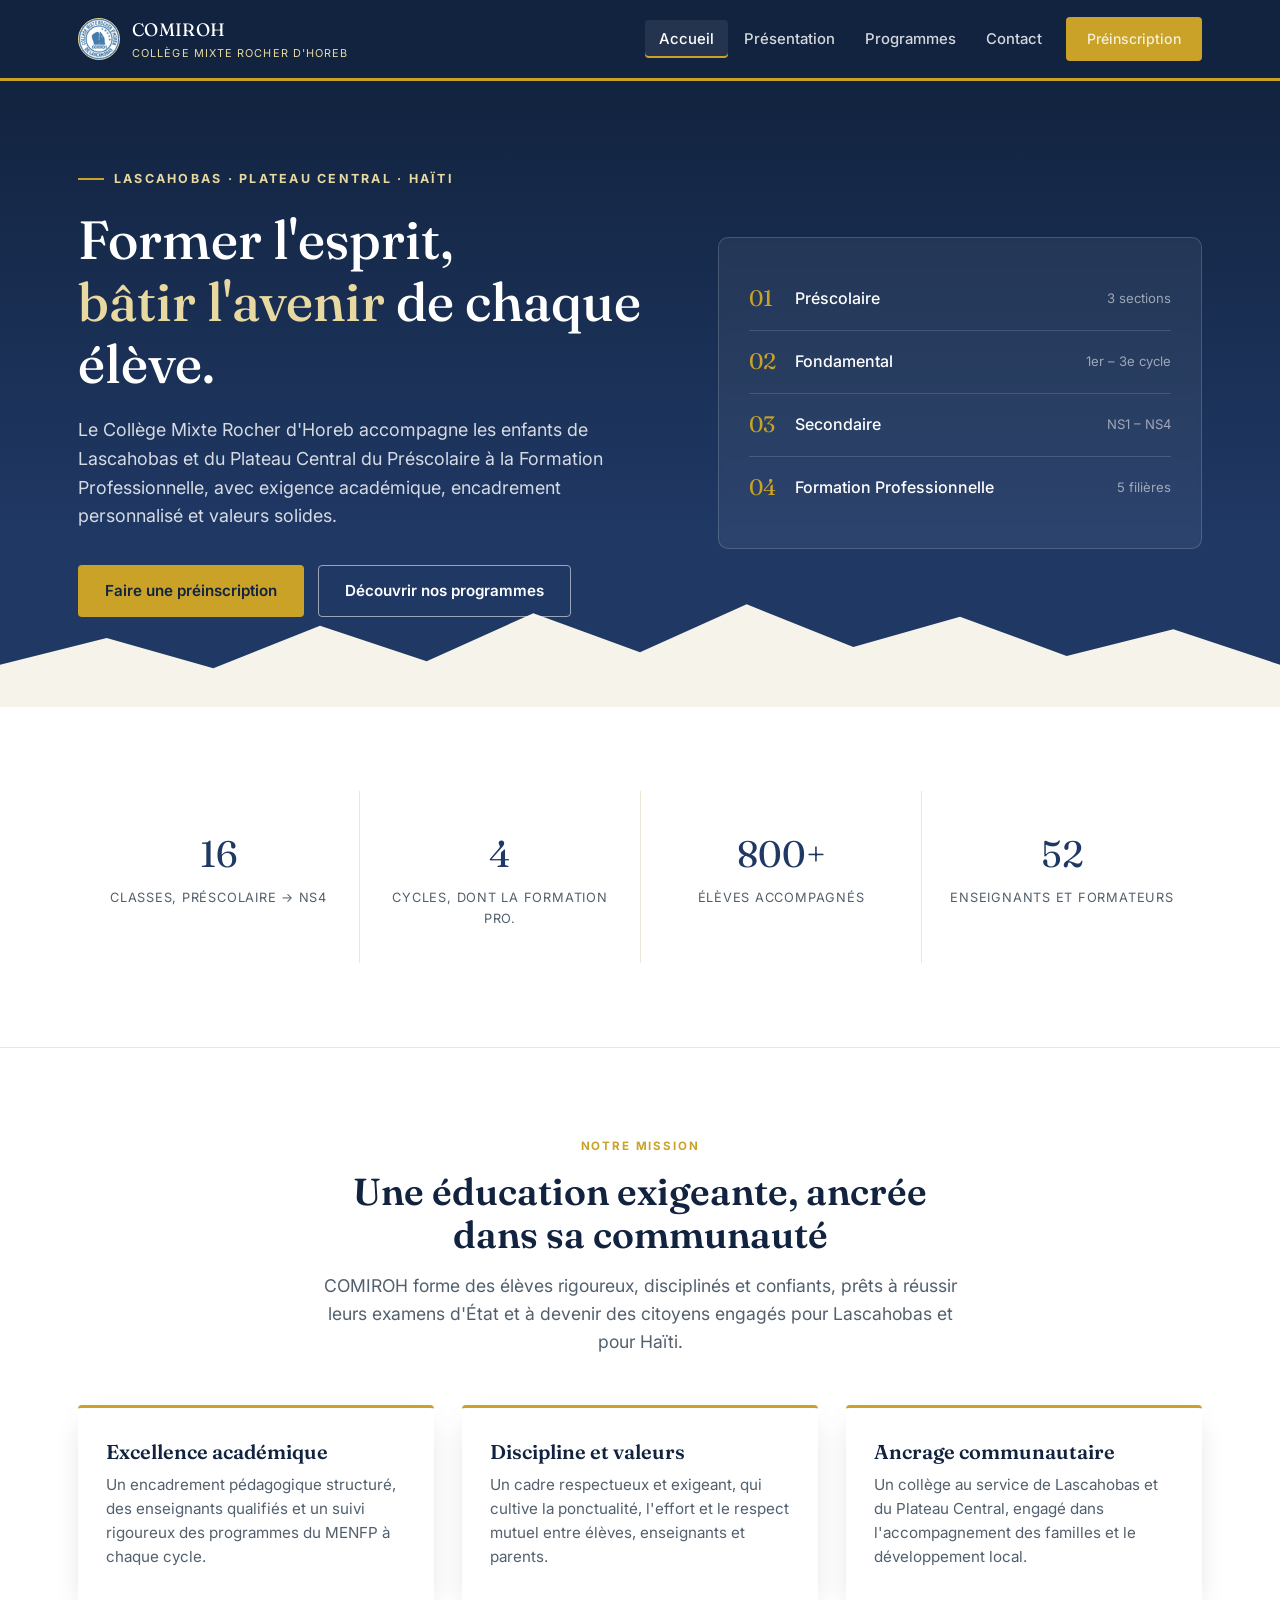
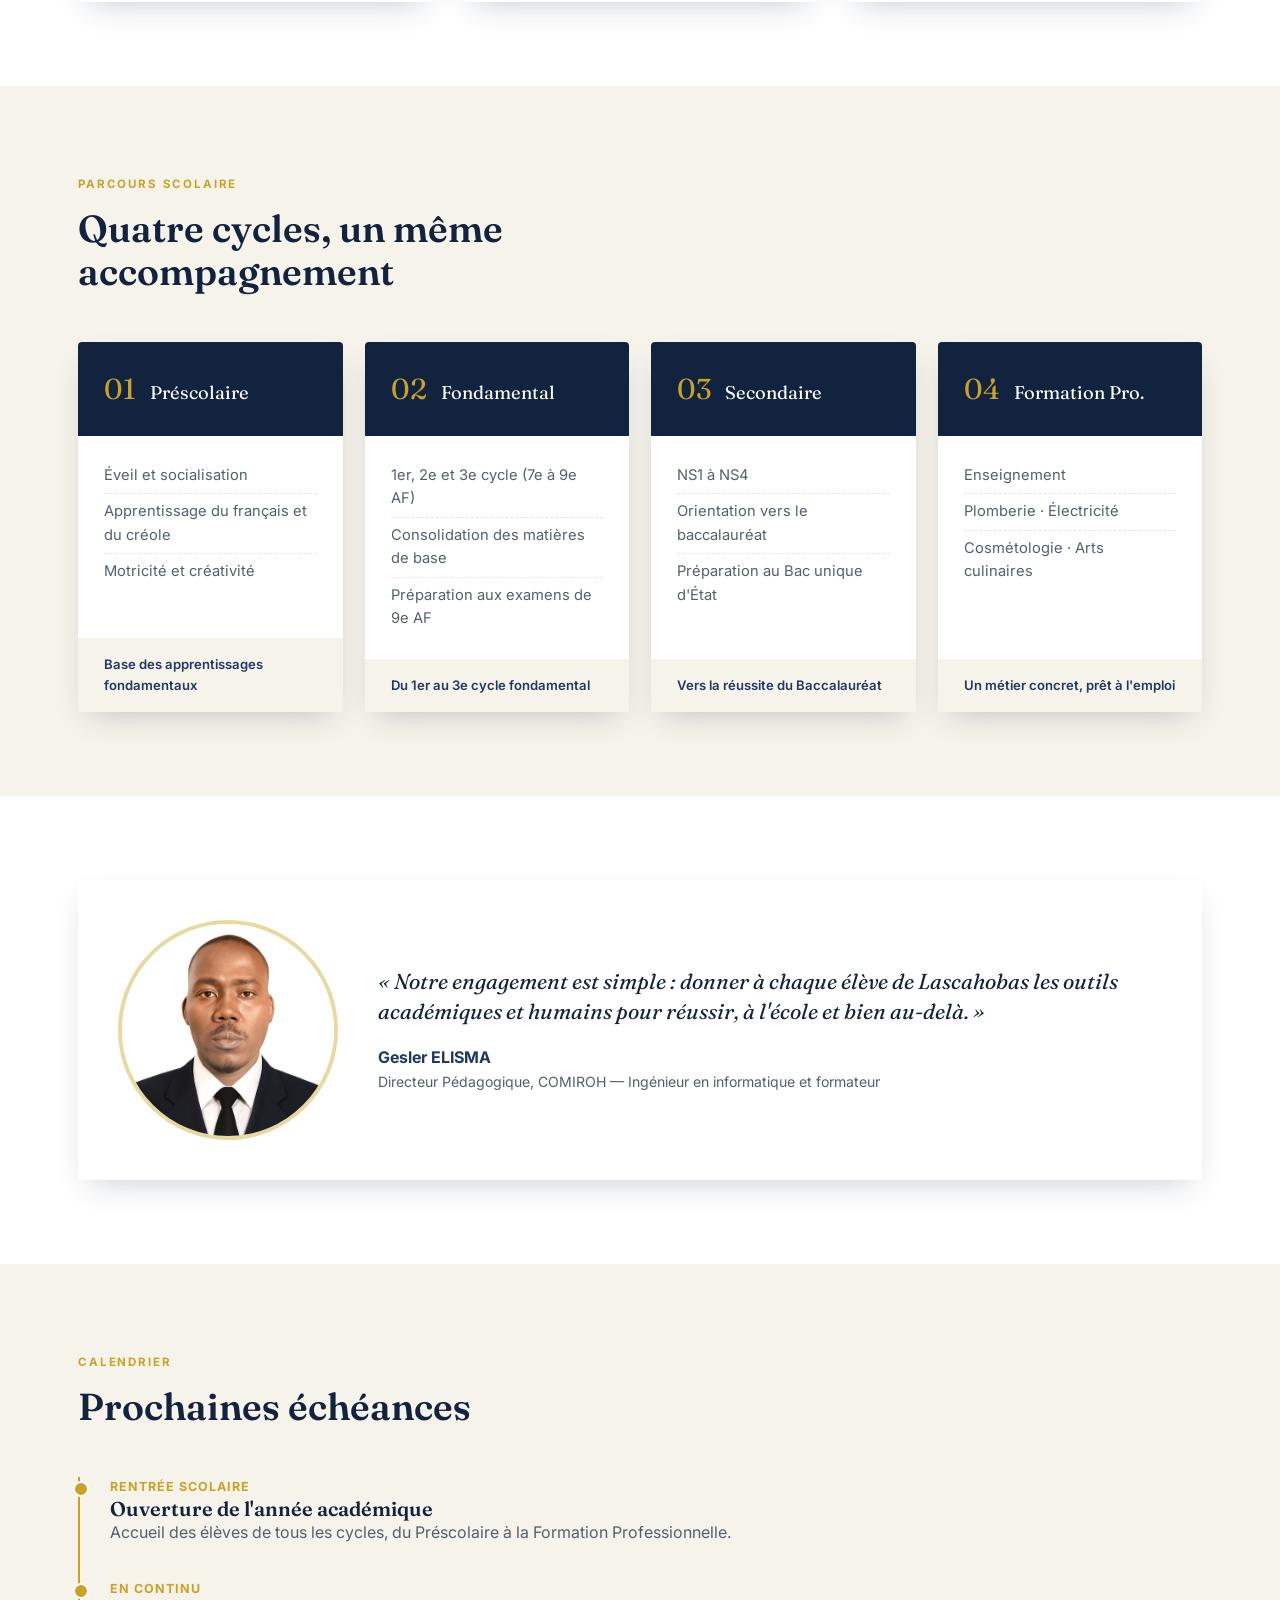
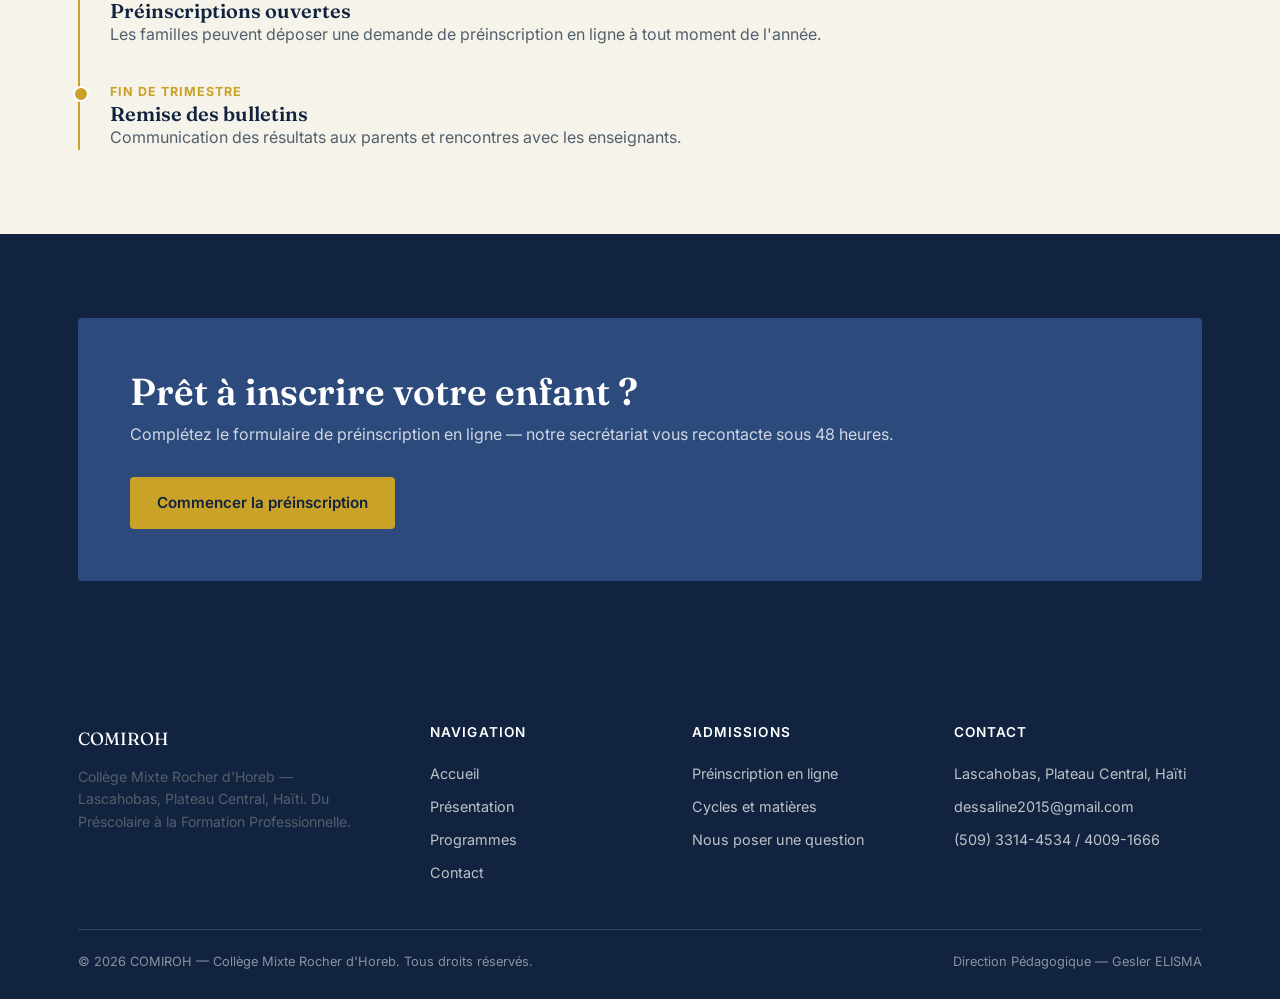
==== index.html @ 824dc034 "Corriger l'Arborescence : fichiers a la racine pour GitHub Pages" ====
<!DOCTYPE html>
<html lang="fr">
<head>
<meta charset="UTF-8">
<meta name="viewport" content="width=device-width, initial-scale=1.0">
<title>COMIROH — Collège Mixte Rocher d'Horeb | Lascahobas, Haïti</title>
<meta name="description" content="Collège Mixte Rocher d'Horeb (COMIROH) à Lascahobas, Plateau Central — établissement du Préscolaire à la Formation Professionnelle. Excellence, discipline et accompagnement de chaque élève.">
<link rel="preconnect" href="https://fonts.googleapis.com">
<link rel="preconnect" href="https://fonts.gstatic.com" crossorigin>
<link href="https://fonts.googleapis.com/css2?family=Fraunces:opsz,wght@9..144,400..700&family=Inter:wght@400;500;600;700&display=swap" rel="stylesheet">
<link rel="icon" type="image/jpeg" href="images/logo.jpg">
<link rel="stylesheet" href="css/style.css">
</head>
<body>

<header class="site-header">
  <div class="container">
    <a href="index.html" class="brand">
      <img src="images/logo.jpg" alt="Logo officiel COMIROH" class="brand-mark">
      <span class="brand-text">
        <span class="name">COMIROH</span>
        <span class="tag">Collège Mixte Rocher d'Horeb</span>
      </span>
    </a>
    <nav class="main-nav" aria-label="Navigation principale">
      <ul>
        <li><a href="index.html" aria-current="page">Accueil</a></li>
        <li><a href="presentation.html">Présentation</a></li>
        <li><a href="programmes.html">Programmes</a></li>
        <li><a href="contact.html">Contact</a></li>
        <li class="nav-cta"><a href="preinscription.html" class="btn btn-primary">Préinscription</a></li>
      </ul>
    </nav>
    <button class="nav-toggle" aria-label="Ouvrir le menu" aria-expanded="false">☰</button>
  </div>
  <nav class="mobile-nav" aria-label="Navigation mobile">
    <a href="index.html">Accueil</a>
    <a href="presentation.html">Présentation</a>
    <a href="programmes.html">Programmes</a>
    <a href="contact.html">Contact</a>
    <div class="nav-cta"><a href="preinscription.html" class="btn btn-primary">Préinscription</a></div>
  </nav>
</header>

<section class="hero">
  <div class="container">
    <div>
      <div class="hero-eyebrow">Lascahobas · Plateau Central · Haïti</div>
      <h1>Former l'esprit,<br><em>bâtir l'avenir</em> de chaque élève.</h1>
      <p class="lede">Le Collège Mixte Rocher d'Horeb accompagne les enfants de Lascahobas et du Plateau Central du Préscolaire à la Formation Professionnelle, avec exigence académique, encadrement personnalisé et valeurs solides.</p>
      <div class="hero-actions">
        <a href="preinscription.html" class="btn btn-primary">Faire une préinscription</a>
        <a href="programmes.html" class="btn btn-outline">Découvrir nos programmes</a>
      </div>
    </div>
    <div class="hero-badge">
      <div class="cycle-row"><span class="num">01</span><span class="label">Préscolaire</span><span class="span">3 sections</span></div>
      <div class="cycle-row"><span class="num">02</span><span class="label">Fondamental</span><span class="span">1er – 3e cycle</span></div>
      <div class="cycle-row"><span class="num">03</span><span class="label">Secondaire</span><span class="span">NS1 – NS4</span></div>
      <div class="cycle-row"><span class="num">04</span><span class="label">Formation Professionnelle</span><span class="span">5 filières</span></div>
    </div>
  </div>
  <div class="hero-ridges">
    <svg viewBox="0 0 1440 140" preserveAspectRatio="none" xmlns="http://www.w3.org/2000/svg" aria-hidden="true">
      <path d="M0,140 L0,92 L120,62 L240,96 L360,48 L480,88 L600,34 L720,78 L840,24 L960,72 L1080,38 L1200,82 L1320,52 L1440,92 L1440,140 Z" fill="#F6F3EA"/>
    </svg>
  </div>
</section>

<section class="stat-strip">
  <div class="container">
    <div class="stat"><span class="figure">16</span><span class="label">Classes, Préscolaire → NS4</span></div>
    <div class="stat"><span class="figure">4</span><span class="label">Cycles, dont la Formation Pro.</span></div>
    <div class="stat"><span class="figure">800+</span><span class="label">Élèves accompagnés</span></div>
    <div class="stat"><span class="figure">52</span><span class="label">Enseignants et formateurs</span></div>
  </div>
  <!-- Chiffres confirmés par la direction le 17/08/2026 -->
</section>

<section class="section-white">
  <div class="container">
    <div class="section-head center">
      <span class="eyebrow">Notre mission</span>
      <h2>Une éducation exigeante, ancrée dans sa communauté</h2>
      <p class="lede" style="margin:16px auto 0;">COMIROH forme des élèves rigoureux, disciplinés et confiants, prêts à réussir leurs examens d'État et à devenir des citoyens engagés pour Lascahobas et pour Haïti.</p>
    </div>
    <div class="grid-3">
      <div class="value-card">
        <h3>Excellence académique</h3>
        <p>Un encadrement pédagogique structuré, des enseignants qualifiés et un suivi rigoureux des programmes du MENFP à chaque cycle.</p>
      </div>
      <div class="value-card">
        <h3>Discipline et valeurs</h3>
        <p>Un cadre respectueux et exigeant, qui cultive la ponctualité, l'effort et le respect mutuel entre élèves, enseignants et parents.</p>
      </div>
      <div class="value-card">
        <h3>Ancrage communautaire</h3>
        <p>Un collège au service de Lascahobas et du Plateau Central, engagé dans l'accompagnement des familles et le développement local.</p>
      </div>
    </div>
  </div>
</section>

<section class="section-stone">
  <div class="container">
    <div class="section-head">
      <span class="eyebrow">Parcours scolaire</span>
      <h2>Quatre cycles, un même accompagnement</h2>
    </div>
    <div class="grid-4">
      <div class="cycle-card">
        <div class="head"><span class="num">01</span><span class="title">Préscolaire</span></div>
        <div class="body">
          <ul>
            <li>Éveil et socialisation</li>
            <li>Apprentissage du français et du créole</li>
            <li>Motricité et créativité</li>
          </ul>
        </div>
        <div class="foot">Base des apprentissages fondamentaux</div>
      </div>
      <div class="cycle-card">
        <div class="head"><span class="num">02</span><span class="title">Fondamental</span></div>
        <div class="body">
          <ul>
            <li>1er, 2e et 3e cycle (7e à 9e AF)</li>
            <li>Consolidation des matières de base</li>
            <li>Préparation aux examens de 9e AF</li>
          </ul>
        </div>
        <div class="foot">Du 1er au 3e cycle fondamental</div>
      </div>
      <div class="cycle-card">
        <div class="head"><span class="num">03</span><span class="title">Secondaire</span></div>
        <div class="body">
          <ul>
            <li>NS1 à NS4</li>
            <li>Orientation vers le baccalauréat</li>
            <li>Préparation au Bac unique d'État</li>
          </ul>
        </div>
        <div class="foot">Vers la réussite du Baccalauréat</div>
      </div>
      <div class="cycle-card">
        <div class="head"><span class="num">04</span><span class="title">Formation Pro.</span></div>
        <div class="body">
          <ul>
            <li>Enseignement</li>
            <li>Plomberie · Électricité</li>
            <li>Cosmétologie · Arts culinaires</li>
          </ul>
        </div>
        <div class="foot">Un métier concret, prêt à l'emploi</div>
      </div>
    </div>
  </div>
</section>

<section class="section-white">
  <div class="container">
    <div class="director-block">
      <div class="director-photo"><img src="images/directeur-pedagogique.jpg" alt="Gesler ELISMA, Directeur Pédagogique de COMIROH"></div>
      <div>
        <p class="director-quote">« Notre engagement est simple : donner à chaque élève de Lascahobas les outils académiques et humains pour réussir, à l'école et bien au-delà. »</p>
        <div class="director-name">Gesler ELISMA</div>
        <div class="director-role">Directeur Pédagogique, COMIROH — Ingénieur en informatique et formateur</div>
      </div>
    </div>
  </div>
</section>

<section class="section-stone">
  <div class="container">
    <div class="section-head">
      <span class="eyebrow">Calendrier</span>
      <h2>Prochaines échéances</h2>
    </div>
    <div class="timeline">
      <div class="timeline-item">
        <div class="when">Rentrée scolaire</div>
        <h3>Ouverture de l'année académique</h3>
        <p>Accueil des élèves de tous les cycles, du Préscolaire à la Formation Professionnelle.</p>
      </div>
      <div class="timeline-item">
        <div class="when">En continu</div>
        <h3>Préinscriptions ouvertes</h3>
        <p>Les familles peuvent déposer une demande de préinscription en ligne à tout moment de l'année.</p>
      </div>
      <div class="timeline-item">
        <div class="when">Fin de trimestre</div>
        <h3>Remise des bulletins</h3>
        <p>Communication des résultats aux parents et rencontres avec les enseignants.</p>
      </div>
    </div>
  </div>
</section>

<section class="section-navy">
  <div class="container">
    <div class="cta-band" style="background:var(--navy-soft);">
      <div>
        <h2>Prêt à inscrire votre enfant ?</h2>
        <p>Complétez le formulaire de préinscription en ligne — notre secrétariat vous recontacte sous 48 heures.</p>
      </div>
      <a href="preinscription.html" class="btn btn-primary">Commencer la préinscription</a>
    </div>
  </div>
</section>

<footer class="site-footer">
  <div class="container">
    <div class="footer-grid">
      <div class="footer-brand">
        <span class="name">COMIROH</span>
        <p>Collège Mixte Rocher d'Horeb — Lascahobas, Plateau Central, Haïti. Du Préscolaire à la Formation Professionnelle.</p>
      </div>
      <div>
        <h4>Navigation</h4>
        <ul>
          <li><a href="index.html">Accueil</a></li>
          <li><a href="presentation.html">Présentation</a></li>
          <li><a href="programmes.html">Programmes</a></li>
          <li><a href="contact.html">Contact</a></li>
        </ul>
      </div>
      <div>
        <h4>Admissions</h4>
        <ul>
          <li><a href="preinscription.html">Préinscription en ligne</a></li>
          <li><a href="programmes.html">Cycles et matières</a></li>
          <li><a href="contact.html">Nous poser une question</a></li>
        </ul>
      </div>
      <div>
        <h4>Contact</h4>
        <ul>
          <li>Lascahobas, Plateau Central, Haïti</li>
          <li><a href="mailto:dessaline2015@gmail.com">dessaline2015@gmail.com</a></li>
          <li><a href="tel:+50933144534">(509) 3314-4534 / 4009-1666</a></li>
        </ul>
      </div>
    </div>
    <div class="footer-bottom">
      <span>© <span data-year>2026</span> COMIROH — Collège Mixte Rocher d'Horeb. Tous droits réservés.</span>
      <span>Direction Pédagogique — Gesler ELISMA</span>
    </div>
  </div>
</footer>

<script src="js/script.js"></script>
</body>
</html>
---- css/style.css ----
/* ============================================================
   COMIROH — Collège Mixte Rocher d'Horeb
   Design tokens
   Palette : Navy institutionnel #1F3864 · Or #C9A227
             Pierre #F6F3EA · Vert plateau #3F6B4B
   Typo    : Fraunces (display) + Inter (texte courant)
   Signature : crêtes montagneuses superposées (réf. "Rocher d'Horeb"
               et le relief du Plateau Central) utilisées comme
               séparateurs de section et trame du hero.
   ============================================================ */

:root {
  --navy: #1F3864;
  --navy-deep: #12233F;
  --navy-soft: #2C4A7C;
  --gold: #C9A227;
  --gold-light: #E8D9A0;
  --stone: #F6F3EA;
  --stone-dark: #ECE6D6;
  --green: #3F6B4B;
  --ink: #24303D;
  --ink-soft: #52606D;
  --white: #FFFFFF;

  --font-display: 'Fraunces', 'Georgia', serif;
  --font-body: 'Inter', 'Calibri', 'Segoe UI', sans-serif;

  --radius: 4px;
  --shadow-card: 0 12px 30px -12px rgba(18, 35, 63, 0.25);
  --max-width: 1180px;
}

* { box-sizing: border-box; margin: 0; padding: 0; }

html { scroll-behavior: smooth; }

body {
  font-family: var(--font-body);
  color: var(--ink);
  background: var(--stone);
  line-height: 1.6;
  -webkit-font-smoothing: antialiased;
}

img { max-width: 100%; display: block; }
a { color: inherit; text-decoration: none; }
ul { list-style: none; }

.container {
  max-width: var(--max-width);
  margin: 0 auto;
  padding: 0 28px;
}

.eyebrow {
  display: inline-block;
  font-family: var(--font-body);
  font-size: 0.72rem;
  font-weight: 700;
  letter-spacing: 0.16em;
  text-transform: uppercase;
  color: var(--gold);
  margin-bottom: 14px;
}

h1, h2, h3, h4 {
  font-family: var(--font-display);
  color: var(--navy-deep);
  font-weight: 600;
  line-height: 1.15;
}

h1 { font-size: clamp(2.2rem, 4.2vw, 3.4rem); font-weight: 500; }
h2 { font-size: clamp(1.7rem, 3vw, 2.35rem); }
h3 { font-size: 1.25rem; }

p { color: var(--ink-soft); }

.lede {
  font-size: 1.1rem;
  color: var(--ink-soft);
  max-width: 640px;
}

/* ---------- Boutons ---------- */
.btn {
  display: inline-flex;
  align-items: center;
  gap: 8px;
  padding: 13px 26px;
  border-radius: var(--radius);
  font-weight: 600;
  font-size: 0.95rem;
  border: 1.5px solid transparent;
  cursor: pointer;
  transition: transform 0.15s ease, box-shadow 0.15s ease, background 0.15s ease;
}
.btn-primary {
  background: var(--gold);
  color: var(--navy-deep);
}
.btn-primary:hover { transform: translateY(-2px); box-shadow: 0 10px 20px -8px rgba(201,162,39,0.55); }
.btn-outline {
  background: transparent;
  border-color: rgba(255,255,255,0.55);
  color: var(--white);
}
.btn-outline:hover { background: rgba(255,255,255,0.12); }
.btn-outline-navy {
  background: transparent;
  border-color: var(--navy);
  color: var(--navy);
}
.btn-outline-navy:hover { background: var(--navy); color: var(--white); }

/* ---------- Header ---------- */
.site-header {
  position: sticky;
  top: 0;
  z-index: 100;
  background: var(--navy-deep);
  border-bottom: 3px solid var(--gold);
}
.site-header .container {
  display: flex;
  align-items: center;
  justify-content: space-between;
  height: 78px;
}
.brand { display: flex; align-items: center; gap: 12px; }
.brand-mark {
  width: 42px; height: 42px;
  flex-shrink: 0;
  border-radius: 50%;
  object-fit: cover;
  background: var(--white);
  border: 1.5px solid var(--gold-light);
}
.brand-text { color: var(--white); }
.brand-text .name {
  font-family: var(--font-display);
  font-size: 1.12rem;
  letter-spacing: 0.02em;
  display: block;
}
.brand-text .tag {
  font-size: 0.68rem;
  letter-spacing: 0.1em;
  text-transform: uppercase;
  color: var(--gold-light);
  display: block;
}

.main-nav ul { display: flex; gap: 2px; align-items: center; }
.main-nav a {
  color: rgba(255,255,255,0.82);
  font-size: 0.93rem;
  font-weight: 500;
  padding: 10px 14px;
  border-radius: var(--radius);
  transition: background 0.15s ease, color 0.15s ease;
}
.main-nav a:hover, .main-nav a[aria-current="page"] {
  background: rgba(255,255,255,0.08);
  color: var(--white);
}
.main-nav a[aria-current="page"] { box-shadow: inset 0 -2px 0 var(--gold); }

.nav-cta { margin-left: 8px; }
.nav-cta .btn { padding: 10px 20px; font-size: 0.88rem; }

.nav-toggle {
  display: none;
  background: none;
  border: none;
  color: var(--white);
  font-size: 1.6rem;
  cursor: pointer;
}

/* ---------- Ridge divider (signature) ---------- */
.ridge {
  width: 100%;
  height: 46px;
  display: block;
}
.ridge-navy { background: var(--navy-deep); }
.ridge-stone { background: var(--stone); }
.ridge path { fill: currentColor; }

/* ---------- Hero ---------- */
.hero {
  position: relative;
  background: linear-gradient(180deg, var(--navy-deep) 0%, var(--navy) 72%, var(--navy) 100%);
  color: var(--white);
  overflow: hidden;
  padding: 88px 0 0;
}
.hero .container {
  position: relative;
  z-index: 2;
  display: grid;
  grid-template-columns: 1.1fr 0.9fr;
  gap: 48px;
  align-items: center;
  padding-bottom: 90px;
}
.hero-eyebrow {
  color: var(--gold-light);
  font-size: 0.78rem;
  font-weight: 700;
  letter-spacing: 0.18em;
  text-transform: uppercase;
  margin-bottom: 20px;
  display: flex;
  align-items: center;
  gap: 10px;
}
.hero-eyebrow::before {
  content: "";
  width: 26px; height: 2px;
  background: var(--gold);
  display: inline-block;
}
.hero h1 { color: var(--white); margin-bottom: 22px; }
.hero h1 em {
  font-style: normal;
  color: var(--gold-light);
}
.hero .lede { color: rgba(255,255,255,0.82); margin-bottom: 34px; font-size: 1.12rem; }
.hero-actions { display: flex; gap: 14px; flex-wrap: wrap; }

.hero-badge {
  background: rgba(255,255,255,0.06);
  border: 1px solid rgba(255,255,255,0.16);
  border-radius: 10px;
  padding: 30px;
  backdrop-filter: blur(2px);
}
.hero-badge .cycle-row {
  display: flex;
  justify-content: space-between;
  align-items: center;
  padding: 13px 0;
  border-bottom: 1px solid rgba(255,255,255,0.14);
}
.hero-badge .cycle-row:last-child { border-bottom: none; }
.hero-badge .cycle-row .num {
  font-family: var(--font-display);
  color: var(--gold);
  font-size: 1.4rem;
  width: 34px;
}
.hero-badge .cycle-row .label { flex: 1; padding: 0 12px; color: var(--white); font-weight: 500; }
.hero-badge .cycle-row .span { color: rgba(255,255,255,0.55); font-size: 0.82rem; }

.hero-ridges {
  position: absolute;
  left: 0; right: 0; bottom: 0;
  line-height: 0;
  z-index: 1;
}

/* ---------- Sections ---------- */
section { padding: 84px 0; }
.section-stone { background: var(--stone); }
.section-white { background: var(--white); }
.section-navy { background: var(--navy-deep); color: var(--white); }
.section-head { max-width: 640px; margin-bottom: 48px; }
.section-head.center { margin-left: auto; margin-right: auto; text-align: center; }

/* ---------- Stat strip ---------- */
.stat-strip {
  background: var(--white);
  border-bottom: 1px solid var(--stone-dark);
}
.stat-strip .container {
  display: grid;
  grid-template-columns: repeat(4, 1fr);
  gap: 0;
}
.stat {
  padding: 34px 24px;
  text-align: center;
  border-left: 1px solid var(--stone-dark);
}
.stat:first-child { border-left: none; }
.stat .figure {
  font-family: var(--font-display);
  font-size: 2.3rem;
  color: var(--navy);
  display: block;
}
.stat .label {
  font-size: 0.8rem;
  color: var(--ink-soft);
  text-transform: uppercase;
  letter-spacing: 0.06em;
  margin-top: 4px;
  display: block;
}

/* ---------- Cards ---------- */
.grid-3 { display: grid; grid-template-columns: repeat(3, 1fr); gap: 28px; }
.grid-4 { display: grid; grid-template-columns: repeat(4, 1fr); gap: 22px; }
.grid-2 { display: grid; grid-template-columns: repeat(2, 1fr); gap: 28px; }

.value-card {
  background: var(--white);
  border-radius: var(--radius);
  padding: 32px 28px;
  box-shadow: var(--shadow-card);
  border-top: 3px solid var(--gold);
}
.value-card h3 { margin-bottom: 10px; }
.value-card p { font-size: 0.95rem; }

/* Cycles — ordre réel du parcours scolaire, la numérotation est donc légitime */
.cycle-card {
  background: var(--white);
  border-radius: var(--radius);
  overflow: hidden;
  box-shadow: var(--shadow-card);
  display: flex;
  flex-direction: column;
}
.cycle-card .head {
  background: var(--navy-deep);
  color: var(--white);
  padding: 24px 26px;
  display: flex;
  align-items: baseline;
  gap: 14px;
}
.cycle-card .head .num {
  font-family: var(--font-display);
  font-size: 1.8rem;
  color: var(--gold);
}
.cycle-card .head .title { font-family: var(--font-display); font-size: 1.15rem; }
.cycle-card .body { padding: 22px 26px; flex: 1; }
.cycle-card .body ul li {
  font-size: 0.92rem;
  color: var(--ink-soft);
  padding: 6px 0;
  border-bottom: 1px dashed var(--stone-dark);
}
.cycle-card .body ul li:last-child { border-bottom: none; }
.cycle-card .foot {
  padding: 16px 26px;
  background: var(--stone);
  font-size: 0.82rem;
  color: var(--navy);
  font-weight: 600;
}

/* ---------- Quote / director ---------- */
.director-block {
  display: grid;
  grid-template-columns: 220px 1fr;
  gap: 40px;
  align-items: center;
  background: var(--white);
  border-radius: var(--radius);
  padding: 40px;
  box-shadow: var(--shadow-card);
}
.director-photo {
  width: 100%;
  aspect-ratio: 1;
  border-radius: 50%;
  background: linear-gradient(145deg, var(--navy) 0%, var(--navy-deep) 100%);
  display: flex;
  align-items: center;
  justify-content: center;
  color: var(--gold-light);
  font-family: var(--font-display);
  font-size: 2.6rem;
  border: 4px solid var(--gold-light);
  overflow: hidden;
}
.director-photo img {
  width: 100%;
  height: 100%;
  object-fit: cover;
}
.director-quote {
  font-family: var(--font-display);
  font-size: 1.35rem;
  color: var(--navy-deep);
  font-style: italic;
  margin-bottom: 18px;
  line-height: 1.4;
}
.director-name { font-weight: 700; color: var(--navy); }
.director-role { color: var(--ink-soft); font-size: 0.88rem; }

.leadership-grid { display: grid; grid-template-columns: 1fr 1fr; gap: 28px; }
.leadership-grid .director-block { grid-template-columns: 150px 1fr; padding: 30px; }
.leadership-grid .director-photo { border-width: 3px; }
.leadership-grid .director-quote { font-size: 1.1rem; }
.timeline { border-left: 2px solid var(--gold); padding-left: 30px; }
.timeline-item { position: relative; padding-bottom: 34px; }
.timeline-item:last-child { padding-bottom: 0; }
.timeline-item::before {
  content: "";
  position: absolute;
  left: -37px; top: 4px;
  width: 12px; height: 12px;
  border-radius: 50%;
  background: var(--gold);
  border: 2px solid var(--white);
}
.timeline-item .when {
  font-size: 0.78rem;
  text-transform: uppercase;
  letter-spacing: 0.08em;
  color: var(--gold);
  font-weight: 700;
}

/* ---------- CTA band ---------- */
.cta-band {
  background: var(--navy);
  color: var(--white);
  border-radius: var(--radius);
  padding: 52px;
  display: flex;
  align-items: center;
  justify-content: space-between;
  gap: 30px;
  flex-wrap: wrap;
}
.cta-band h2 { color: var(--white); margin-bottom: 8px; }
.cta-band p { color: rgba(255,255,255,0.78); }

/* ---------- Footer ---------- */
.site-footer {
  background: var(--navy-deep);
  color: rgba(255,255,255,0.72);
  padding: 60px 0 26px;
}
.footer-grid {
  display: grid;
  grid-template-columns: 1.4fr 1fr 1fr 1.1fr;
  gap: 36px;
  padding-bottom: 40px;
  border-bottom: 1px solid rgba(255,255,255,0.14);
}
.footer-grid h4 {
  color: var(--white);
  font-size: 0.85rem;
  text-transform: uppercase;
  letter-spacing: 0.08em;
  margin-bottom: 16px;
  font-family: var(--font-body);
}
.footer-grid li { padding: 5px 0; font-size: 0.9rem; }
.footer-grid a:hover { color: var(--gold-light); }
.footer-brand .name { font-family: var(--font-display); color: var(--white); font-size: 1.1rem; }
.footer-brand p { margin-top: 12px; font-size: 0.88rem; max-width: 280px; }
.footer-bottom {
  padding-top: 22px;
  display: flex;
  justify-content: space-between;
  font-size: 0.8rem;
  color: rgba(255,255,255,0.5);
  flex-wrap: wrap;
  gap: 10px;
}

/* ---------- Page hero (pages secondaires) ---------- */
.page-hero {
  background: var(--navy-deep);
  color: var(--white);
  padding: 62px 0 46px;
  position: relative;
}
.page-hero .eyebrow { color: var(--gold-light); }
.page-hero h1 { color: var(--white); font-size: clamp(1.9rem, 3.4vw, 2.6rem); }
.breadcrumb { font-size: 0.82rem; color: rgba(255,255,255,0.55); margin-top: 14px; }
.breadcrumb a:hover { color: var(--gold-light); }

/* ---------- Tables (programmes) ---------- */
.table-card {
  background: var(--white);
  border-radius: var(--radius);
  box-shadow: var(--shadow-card);
  overflow: hidden;
  margin-bottom: 26px;
}
.table-card table { width: 100%; border-collapse: collapse; }
.table-card thead { background: var(--navy-deep); color: var(--white); }
.table-card th, .table-card td {
  text-align: left;
  padding: 14px 20px;
  font-size: 0.92rem;
}
.table-card tbody tr:nth-child(even) { background: var(--stone); }
.table-card th { font-weight: 600; font-size: 0.82rem; text-transform: uppercase; letter-spacing: 0.04em; }

/* ---------- Forms ---------- */
.form-card {
  background: var(--white);
  border-radius: var(--radius);
  box-shadow: var(--shadow-card);
  padding: 40px;
}
.form-section-title {
  font-family: var(--font-display);
  color: var(--navy);
  font-size: 1.05rem;
  margin: 30px 0 16px;
  padding-bottom: 8px;
  border-bottom: 2px solid var(--gold-light);
}
.form-section-title:first-child { margin-top: 0; }
.form-row { display: grid; grid-template-columns: 1fr 1fr; gap: 18px; margin-bottom: 18px; }
.field { display: flex; flex-direction: column; gap: 6px; }
.field.full { grid-column: 1 / -1; }
.field label { font-size: 0.85rem; font-weight: 600; color: var(--navy-deep); }
.field label .req { color: #B3261E; }
.field input, .field select, .field textarea {
  font-family: var(--font-body);
  font-size: 0.95rem;
  padding: 11px 13px;
  border: 1.5px solid var(--stone-dark);
  border-radius: var(--radius);
  background: var(--stone);
  color: var(--ink);
  transition: border-color 0.15s ease, background 0.15s ease;
}
.field input:focus, .field select:focus, .field textarea:focus {
  outline: none;
  border-color: var(--navy);
  background: var(--white);
}
.field textarea { resize: vertical; min-height: 100px; }
.field input.field-invalid, .field select.field-invalid, .field textarea.field-invalid {
  border-color: #B3261E;
  background: #FBEAEA;
}
.field .hint { font-size: 0.78rem; color: var(--ink-soft); }
.form-note {
  background: var(--stone);
  border-left: 3px solid var(--gold);
  padding: 16px 18px;
  font-size: 0.88rem;
  color: var(--ink-soft);
  border-radius: var(--radius);
  margin-bottom: 30px;
}
.form-actions { display: flex; align-items: center; gap: 18px; margin-top: 8px; flex-wrap: wrap; }
.form-msg {
  margin-top: 18px;
  padding: 16px 18px;
  border-radius: var(--radius);
  font-size: 0.92rem;
  display: none;
}
.form-msg.ok { display: block; background: #E7F3EA; color: var(--green); border: 1px solid #BFE0C6; }
.form-msg.err { display: block; background: #FBEAEA; color: #B3261E; border: 1px solid #F1C7C7; }

.contact-info-card {
  background: var(--navy-deep);
  color: var(--white);
  border-radius: var(--radius);
  padding: 34px;
}
.contact-info-card h3 { color: var(--white); margin-bottom: 20px; }
.contact-line { display: flex; gap: 14px; padding: 14px 0; border-bottom: 1px solid rgba(255,255,255,0.12); }
.contact-line:last-of-type { border-bottom: none; }
.contact-line .ic { color: var(--gold-light); font-size: 1.1rem; width: 22px; flex-shrink: 0; }
.contact-line .txt strong { display: block; color: var(--white); font-size: 0.9rem; }
.contact-line .txt span { font-size: 0.85rem; color: rgba(255,255,255,0.68); }
.map-link {
  margin-top: 22px;
  display: inline-flex;
  gap: 8px;
  align-items: center;
  font-size: 0.85rem;
  color: var(--gold-light);
  border: 1px solid rgba(255,255,255,0.3);
  padding: 10px 16px;
  border-radius: var(--radius);
}
.map-link:hover { background: rgba(255,255,255,0.08); }

/* ---------- History / values page ---------- */
.split {
  display: grid;
  grid-template-columns: 1fr 1fr;
  gap: 56px;
  align-items: center;
}
.split-visual {
  background: linear-gradient(160deg, var(--navy) 0%, var(--navy-deep) 100%);
  border-radius: var(--radius);
  min-height: 340px;
  position: relative;
  overflow: hidden;
}

/* ---------- Utility ---------- */
.mt-0 { margin-top: 0; }
.tag-pill {
  display: inline-block;
  background: var(--gold-light);
  color: var(--navy-deep);
  font-size: 0.72rem;
  font-weight: 700;
  padding: 5px 12px;
  border-radius: 999px;
  letter-spacing: 0.04em;
}

/* ============================================================
   Responsive
   ============================================================ */
@media (max-width: 960px) {
  .main-nav { display: none; }
  .nav-toggle { display: block; }
  .hero .container { grid-template-columns: 1fr; }
  .grid-3, .grid-2, .grid-4 { grid-template-columns: 1fr; }
  .stat-strip .container { grid-template-columns: repeat(2, 1fr); }
  .stat:nth-child(3) { border-left: none; }
  .director-block { grid-template-columns: 1fr; text-align: center; }
  .director-photo { width: 140px; margin: 0 auto; }
  .leadership-grid { grid-template-columns: 1fr; }
  .leadership-grid .director-block { grid-template-columns: 1fr; }
  .split { grid-template-columns: 1fr; }
  .footer-grid { grid-template-columns: 1fr 1fr; }
  .form-row { grid-template-columns: 1fr; }
  .cta-band { flex-direction: column; align-items: flex-start; }
}

@media (max-width: 560px) {
  section { padding: 56px 0; }
  .footer-grid { grid-template-columns: 1fr; }
  .stat-strip .container { grid-template-columns: 1fr 1fr; }
}

@media (prefers-reduced-motion: reduce) {
  html { scroll-behavior: auto; }
  .btn { transition: none; }
}

/* ---------- Mobile nav drawer ---------- */
.mobile-nav {
  display: none;
  flex-direction: column;
  background: var(--navy-deep);
  border-top: 1px solid rgba(255,255,255,0.12);
}
.mobile-nav.open { display: flex; }
.mobile-nav a {
  padding: 16px 28px;
  color: rgba(255,255,255,0.85);
  border-bottom: 1px solid rgba(255,255,255,0.08);
  font-size: 0.95rem;
}
.mobile-nav .nav-cta { margin: 16px 28px; }
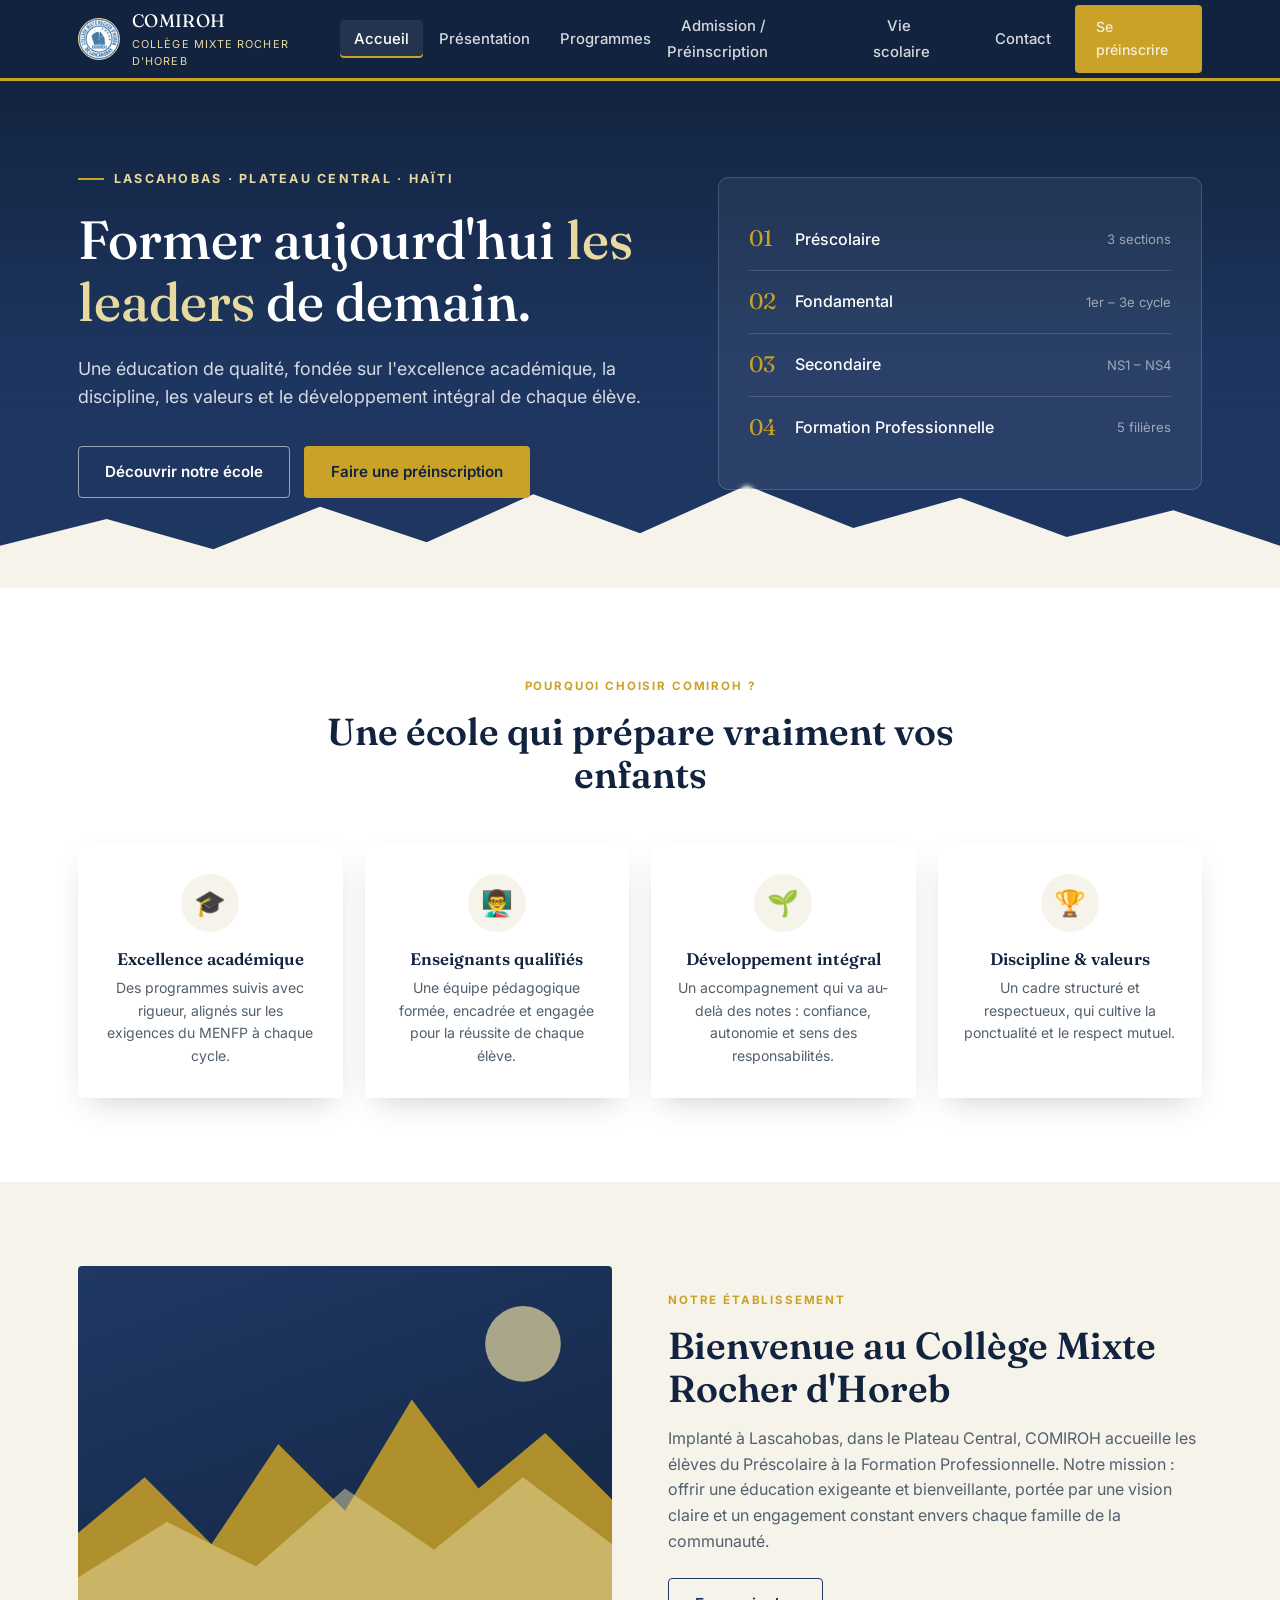
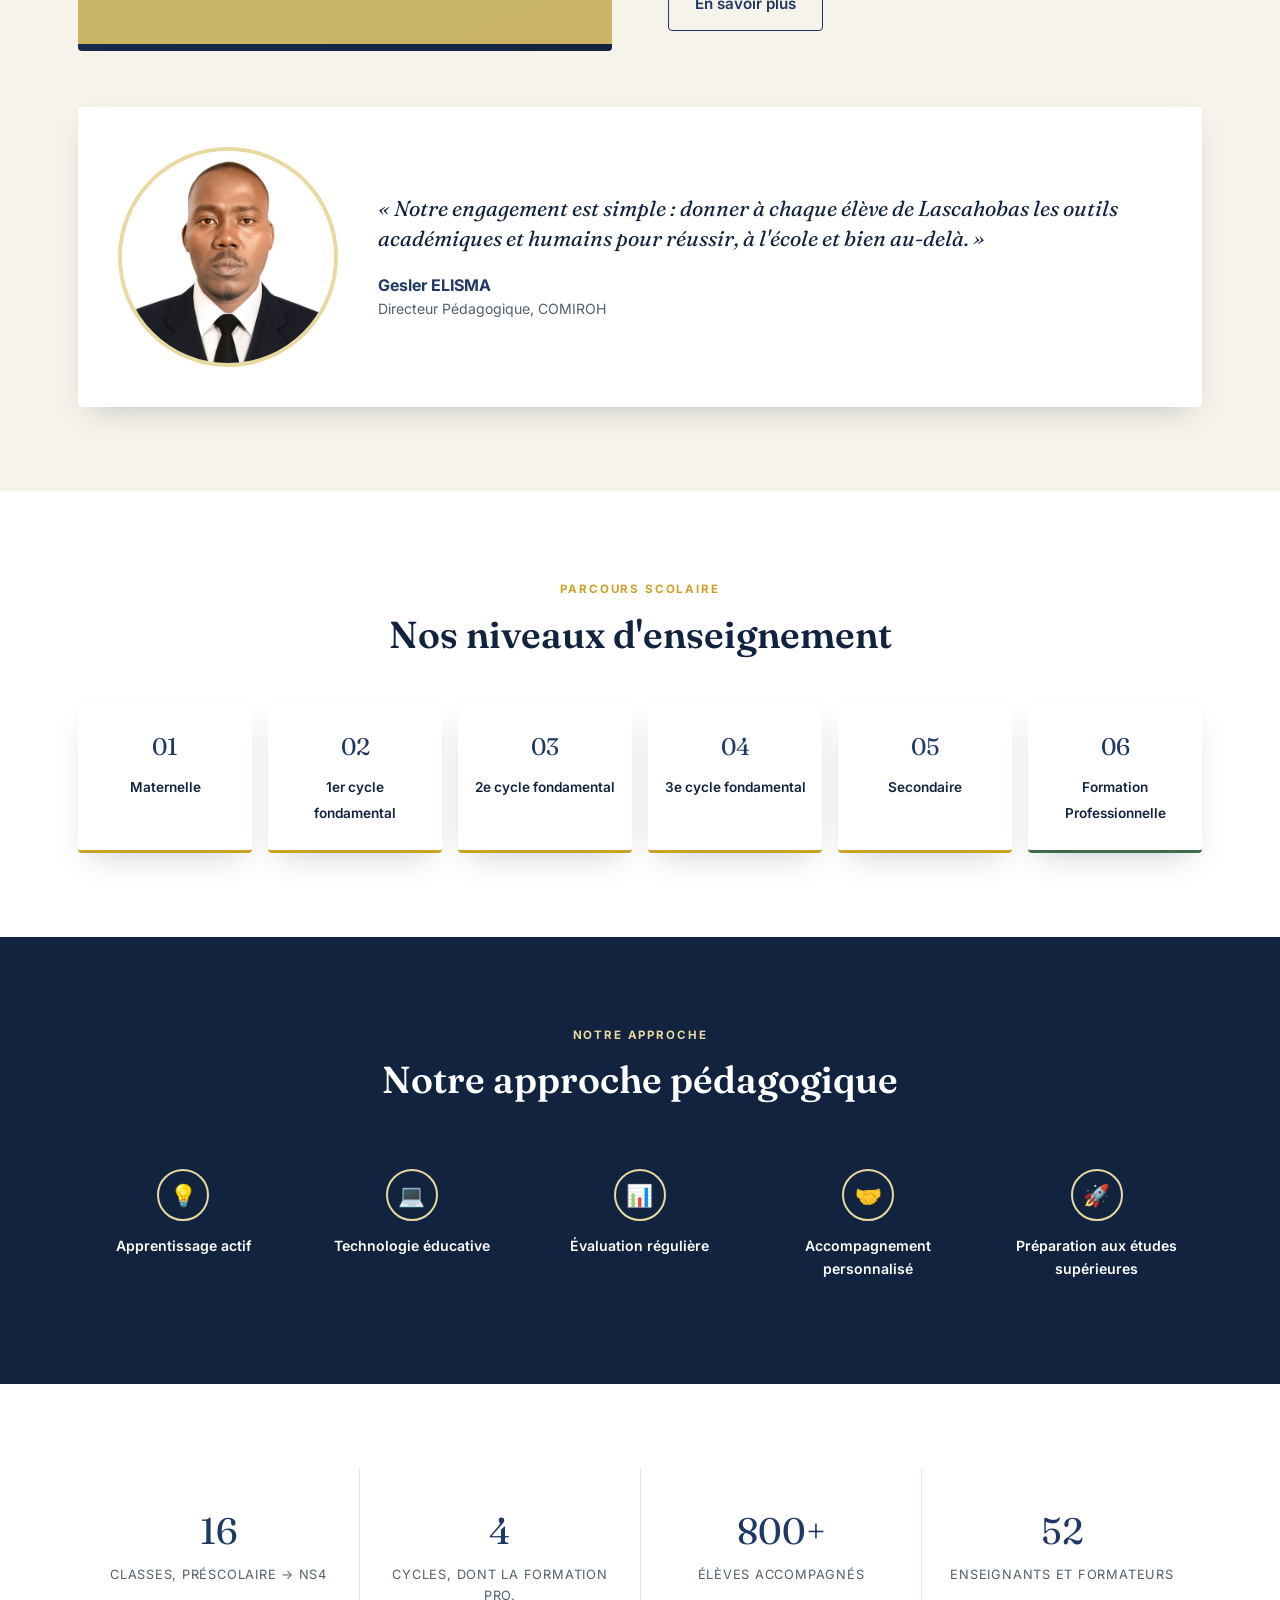
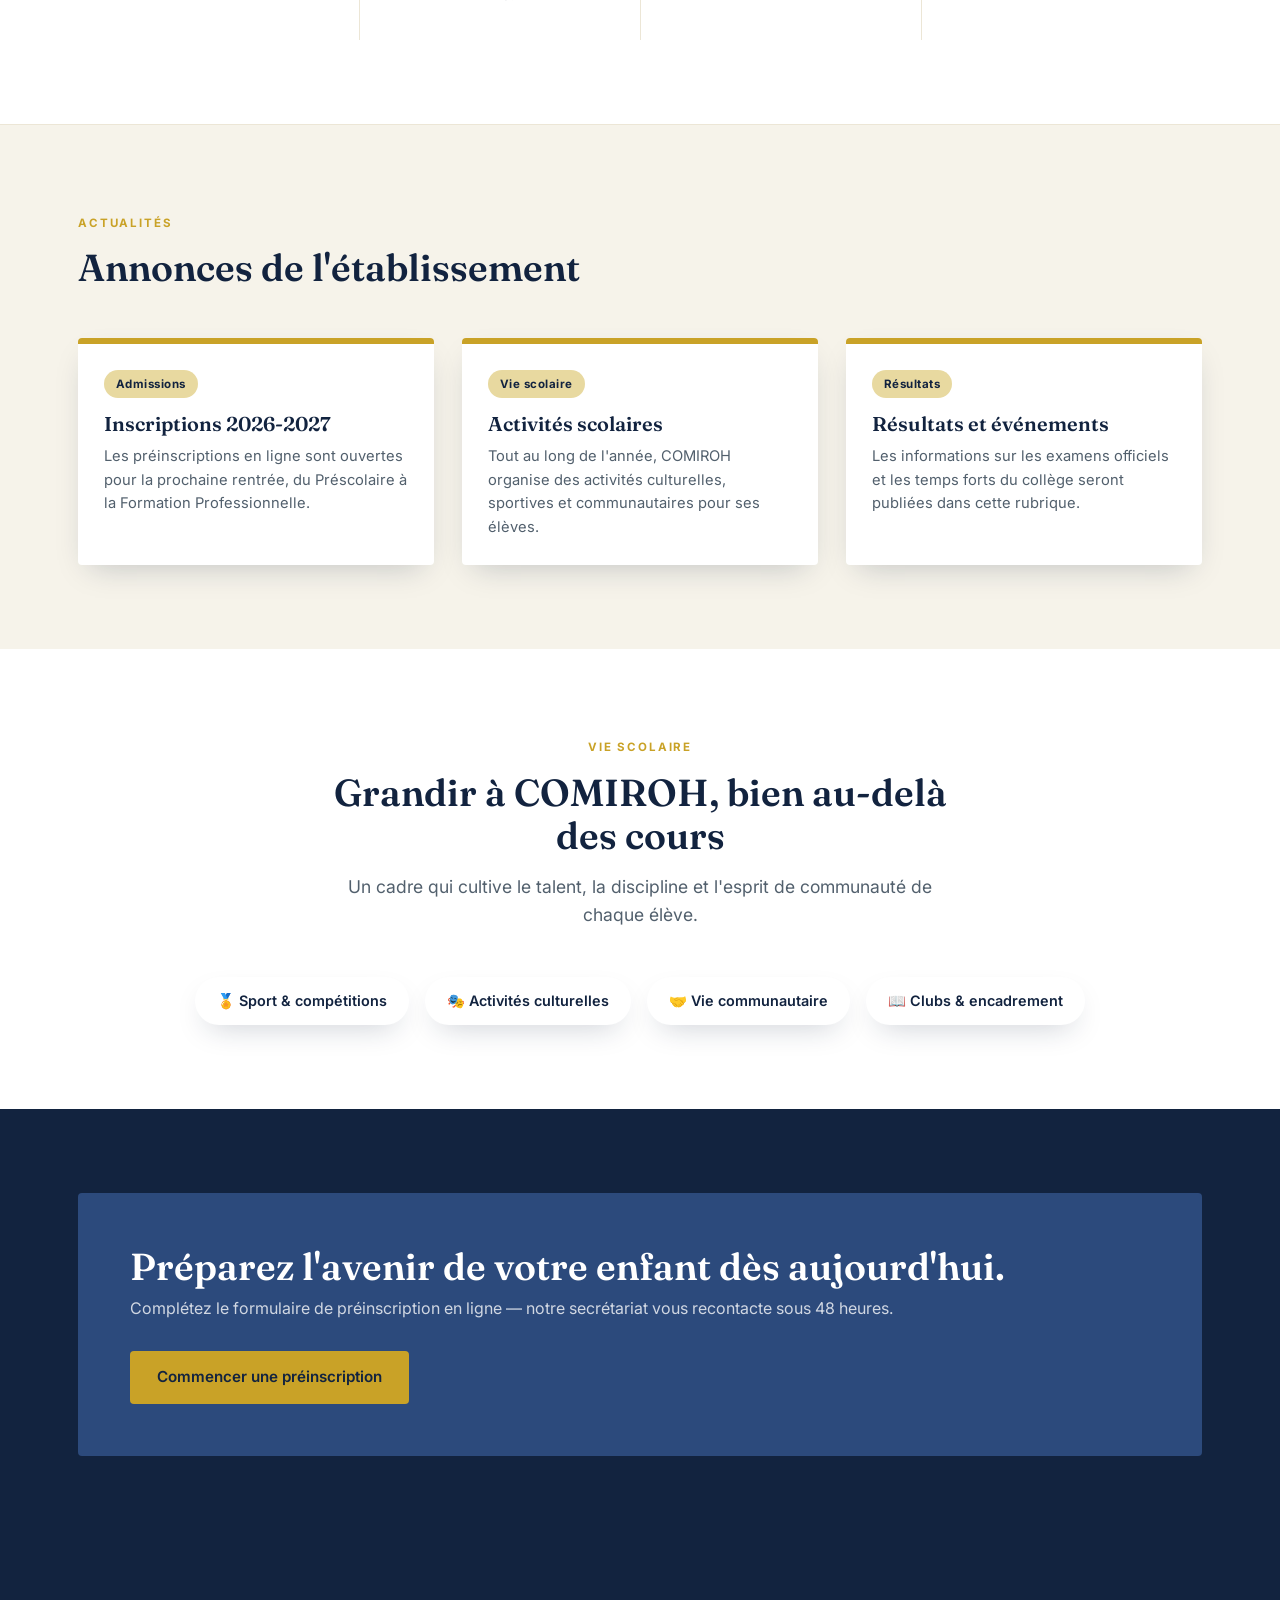
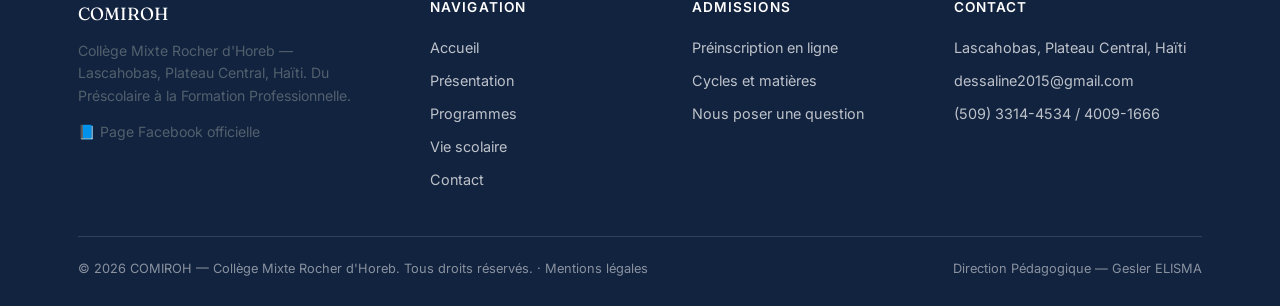
==== commit c346e6e2: "Nouvelle page d'accueil et navigation harmonisee" ====
--- a/index.html
+++ b/index.html
@@ -27,8 +27,10 @@
         <li><a href="index.html" aria-current="page">Accueil</a></li>
         <li><a href="presentation.html">Présentation</a></li>
         <li><a href="programmes.html">Programmes</a></li>
+        <li><a href="preinscription.html">Admission / Préinscription</a></li>
+        <li><a href="#vie-scolaire">Vie scolaire</a></li>
         <li><a href="contact.html">Contact</a></li>
-        <li class="nav-cta"><a href="preinscription.html" class="btn btn-primary">Préinscription</a></li>
+        <li class="nav-cta"><a href="preinscription.html" class="btn btn-primary">Se préinscrire</a></li>
       </ul>
     </nav>
     <button class="nav-toggle" aria-label="Ouvrir le menu" aria-expanded="false">☰</button>
@@ -37,20 +39,22 @@
     <a href="index.html">Accueil</a>
     <a href="presentation.html">Présentation</a>
     <a href="programmes.html">Programmes</a>
+    <a href="preinscription.html">Admission / Préinscription</a>
+    <a href="#vie-scolaire">Vie scolaire</a>
     <a href="contact.html">Contact</a>
-    <div class="nav-cta"><a href="preinscription.html" class="btn btn-primary">Préinscription</a></div>
+    <div class="nav-cta"><a href="preinscription.html" class="btn btn-primary">Se préinscrire</a></div>
   </nav>
 </header>
 
-<section class="hero">
+<section class="hero hero-photo">
   <div class="container">
     <div>
       <div class="hero-eyebrow">Lascahobas · Plateau Central · Haïti</div>
-      <h1>Former l'esprit,<br><em>bâtir l'avenir</em> de chaque élève.</h1>
-      <p class="lede">Le Collège Mixte Rocher d'Horeb accompagne les enfants de Lascahobas et du Plateau Central du Préscolaire à la Formation Professionnelle, avec exigence académique, encadrement personnalisé et valeurs solides.</p>
+      <h1>Former aujourd'hui <em>les leaders</em> de demain.</h1>
+      <p class="lede">Une éducation de qualité, fondée sur l'excellence académique, la discipline, les valeurs et le développement intégral de chaque élève.</p>
       <div class="hero-actions">
+        <a href="presentation.html" class="btn btn-outline">Découvrir notre école</a>
         <a href="preinscription.html" class="btn btn-primary">Faire une préinscription</a>
-        <a href="programmes.html" class="btn btn-outline">Découvrir nos programmes</a>
       </div>
     </div>
     <div class="hero-badge">
@@ -67,6 +71,119 @@
   </div>
 </section>
 
+<!-- Pourquoi choisir COMIROH -->
+<section class="section-white">
+  <div class="container">
+    <div class="section-head center">
+      <span class="eyebrow">Pourquoi choisir COMIROH ?</span>
+      <h2>Une école qui prépare vraiment vos enfants</h2>
+    </div>
+    <div class="grid-4">
+      <div class="why-card">
+        <div class="icon">🎓</div>
+        <h3>Excellence académique</h3>
+        <p>Des programmes suivis avec rigueur, alignés sur les exigences du MENFP à chaque cycle.</p>
+      </div>
+      <div class="why-card">
+        <div class="icon">👨‍🏫</div>
+        <h3>Enseignants qualifiés</h3>
+        <p>Une équipe pédagogique formée, encadrée et engagée pour la réussite de chaque élève.</p>
+      </div>
+      <div class="why-card">
+        <div class="icon">🌱</div>
+        <h3>Développement intégral</h3>
+        <p>Un accompagnement qui va au-delà des notes : confiance, autonomie et sens des responsabilités.</p>
+      </div>
+      <div class="why-card">
+        <div class="icon">🏆</div>
+        <h3>Discipline &amp; valeurs</h3>
+        <p>Un cadre structuré et respectueux, qui cultive la ponctualité et le respect mutuel.</p>
+      </div>
+    </div>
+  </div>
+</section>
+
+<!-- Présentation de l'établissement -->
+<section class="section-stone">
+  <div class="container">
+    <div class="split">
+      <div class="split-visual">
+        <svg viewBox="0 0 480 340" width="100%" height="100%" xmlns="http://www.w3.org/2000/svg" aria-hidden="true">
+          <path d="M0,340 L0,240 L60,190 L120,250 L180,160 L240,220 L300,120 L360,200 L420,150 L480,210 L480,340 Z" fill="#C9A227" opacity="0.85"/>
+          <path d="M0,340 L0,280 L80,230 L160,270 L240,200 L320,255 L400,190 L480,250 L480,340 Z" fill="#E8D9A0" opacity="0.5"/>
+          <circle cx="400" cy="70" r="34" fill="#E8D9A0" opacity="0.7"/>
+        </svg>
+      </div>
+      <div>
+        <span class="eyebrow">Notre établissement</span>
+        <h2>Bienvenue au Collège Mixte Rocher d'Horeb</h2>
+        <p style="margin-top:16px;">Implanté à Lascahobas, dans le Plateau Central, COMIROH accueille les élèves du Préscolaire à la Formation Professionnelle. Notre mission : offrir une éducation exigeante et bienveillante, portée par une vision claire et un engagement constant envers chaque famille de la communauté.</p>
+        <a href="presentation.html" class="btn btn-outline-navy" style="margin-top:24px;">En savoir plus</a>
+      </div>
+    </div>
+
+    <div class="director-block" style="margin-top:56px;">
+      <div class="director-photo"><img src="images/directeur-pedagogique.jpg" alt="Gesler ELISMA, Directeur Pédagogique de COMIROH"></div>
+      <div>
+        <p class="director-quote">« Notre engagement est simple : donner à chaque élève de Lascahobas les outils académiques et humains pour réussir, à l'école et bien au-delà. »</p>
+        <div class="director-name">Gesler ELISMA</div>
+        <div class="director-role">Directeur Pédagogique, COMIROH</div>
+      </div>
+    </div>
+  </div>
+</section>
+
+<!-- Niveaux d'enseignement -->
+<section class="section-white">
+  <div class="container">
+    <div class="section-head center">
+      <span class="eyebrow">Parcours scolaire</span>
+      <h2>Nos niveaux d'enseignement</h2>
+    </div>
+    <div class="grid-6">
+      <div class="level-pill"><span class="n">01</span><span class="t">Maternelle</span></div>
+      <div class="level-pill"><span class="n">02</span><span class="t">1er cycle fondamental</span></div>
+      <div class="level-pill"><span class="n">03</span><span class="t">2e cycle fondamental</span></div>
+      <div class="level-pill"><span class="n">04</span><span class="t">3e cycle fondamental</span></div>
+      <div class="level-pill"><span class="n">05</span><span class="t">Secondaire</span></div>
+      <div class="level-pill alt"><span class="n">06</span><span class="t">Formation Professionnelle</span></div>
+    </div>
+  </div>
+</section>
+
+<!-- Notre approche pédagogique -->
+<section class="section-navy">
+  <div class="container">
+    <div class="section-head center">
+      <span class="eyebrow" style="color:var(--gold-light);">Notre approche</span>
+      <h2 style="color:var(--white);">Notre approche pédagogique</h2>
+    </div>
+    <div class="grid-5">
+      <div class="approach-card">
+        <div class="icon">💡</div>
+        <p>Apprentissage actif</p>
+      </div>
+      <div class="approach-card">
+        <div class="icon">💻</div>
+        <p>Technologie éducative</p>
+      </div>
+      <div class="approach-card">
+        <div class="icon">📊</div>
+        <p>Évaluation régulière</p>
+      </div>
+      <div class="approach-card">
+        <div class="icon">🤝</div>
+        <p>Accompagnement personnalisé</p>
+      </div>
+      <div class="approach-card">
+        <div class="icon">🚀</div>
+        <p>Préparation aux études supérieures</p>
+      </div>
+    </div>
+  </div>
+</section>
+
+<!-- Chiffres clés -->
 <section class="stat-strip">
   <div class="container">
     <div class="stat"><span class="figure">16</span><span class="label">Classes, Préscolaire → NS4</span></div>
@@ -77,132 +194,68 @@
   <!-- Chiffres confirmés par la direction le 17/08/2026 -->
 </section>
 
-<section class="section-white">
+<!-- Actualités / annonces -->
+<section class="section-stone">
+  <div class="container">
+    <div class="section-head">
+      <span class="eyebrow">Actualités</span>
+      <h2>Annonces de l'établissement</h2>
+    </div>
+    <div class="grid-3">
+      <div class="news-card">
+        <div class="band"></div>
+        <div class="body">
+          <span class="tag-pill">Admissions</span>
+          <h3>Inscriptions 2026-2027</h3>
+          <p>Les préinscriptions en ligne sont ouvertes pour la prochaine rentrée, du Préscolaire à la Formation Professionnelle.</p>
+        </div>
+      </div>
+      <div class="news-card">
+        <div class="band"></div>
+        <div class="body">
+          <span class="tag-pill">Vie scolaire</span>
+          <h3>Activités scolaires</h3>
+          <p>Tout au long de l'année, COMIROH organise des activités culturelles, sportives et communautaires pour ses élèves.</p>
+        </div>
+      </div>
+      <div class="news-card">
+        <div class="band"></div>
+        <div class="body">
+          <span class="tag-pill">Résultats</span>
+          <h3>Résultats et événements</h3>
+          <p>Les informations sur les examens officiels et les temps forts du collège seront publiées dans cette rubrique.</p>
+        </div>
+      </div>
+    </div>
+  </div>
+</section>
+
+<!-- Vie scolaire -->
+<section id="vie-scolaire" class="section-white">
   <div class="container">
     <div class="section-head center">
-      <span class="eyebrow">Notre mission</span>
-      <h2>Une éducation exigeante, ancrée dans sa communauté</h2>
-      <p class="lede" style="margin:16px auto 0;">COMIROH forme des élèves rigoureux, disciplinés et confiants, prêts à réussir leurs examens d'État et à devenir des citoyens engagés pour Lascahobas et pour Haïti.</p>
-    </div>
-    <div class="grid-3">
-      <div class="value-card">
-        <h3>Excellence académique</h3>
-        <p>Un encadrement pédagogique structuré, des enseignants qualifiés et un suivi rigoureux des programmes du MENFP à chaque cycle.</p>
-      </div>
-      <div class="value-card">
-        <h3>Discipline et valeurs</h3>
-        <p>Un cadre respectueux et exigeant, qui cultive la ponctualité, l'effort et le respect mutuel entre élèves, enseignants et parents.</p>
-      </div>
-      <div class="value-card">
-        <h3>Ancrage communautaire</h3>
-        <p>Un collège au service de Lascahobas et du Plateau Central, engagé dans l'accompagnement des familles et le développement local.</p>
-      </div>
-    </div>
-  </div>
-</section>
-
-<section class="section-stone">
-  <div class="container">
-    <div class="section-head">
-      <span class="eyebrow">Parcours scolaire</span>
-      <h2>Quatre cycles, un même accompagnement</h2>
-    </div>
-    <div class="grid-4">
-      <div class="cycle-card">
-        <div class="head"><span class="num">01</span><span class="title">Préscolaire</span></div>
-        <div class="body">
-          <ul>
-            <li>Éveil et socialisation</li>
-            <li>Apprentissage du français et du créole</li>
-            <li>Motricité et créativité</li>
-          </ul>
-        </div>
-        <div class="foot">Base des apprentissages fondamentaux</div>
-      </div>
-      <div class="cycle-card">
-        <div class="head"><span class="num">02</span><span class="title">Fondamental</span></div>
-        <div class="body">
-          <ul>
-            <li>1er, 2e et 3e cycle (7e à 9e AF)</li>
-            <li>Consolidation des matières de base</li>
-            <li>Préparation aux examens de 9e AF</li>
-          </ul>
-        </div>
-        <div class="foot">Du 1er au 3e cycle fondamental</div>
-      </div>
-      <div class="cycle-card">
-        <div class="head"><span class="num">03</span><span class="title">Secondaire</span></div>
-        <div class="body">
-          <ul>
-            <li>NS1 à NS4</li>
-            <li>Orientation vers le baccalauréat</li>
-            <li>Préparation au Bac unique d'État</li>
-          </ul>
-        </div>
-        <div class="foot">Vers la réussite du Baccalauréat</div>
-      </div>
-      <div class="cycle-card">
-        <div class="head"><span class="num">04</span><span class="title">Formation Pro.</span></div>
-        <div class="body">
-          <ul>
-            <li>Enseignement</li>
-            <li>Plomberie · Électricité</li>
-            <li>Cosmétologie · Arts culinaires</li>
-          </ul>
-        </div>
-        <div class="foot">Un métier concret, prêt à l'emploi</div>
-      </div>
-    </div>
-  </div>
-</section>
-
-<section class="section-white">
-  <div class="container">
-    <div class="director-block">
-      <div class="director-photo"><img src="images/directeur-pedagogique.jpg" alt="Gesler ELISMA, Directeur Pédagogique de COMIROH"></div>
-      <div>
-        <p class="director-quote">« Notre engagement est simple : donner à chaque élève de Lascahobas les outils académiques et humains pour réussir, à l'école et bien au-delà. »</p>
-        <div class="director-name">Gesler ELISMA</div>
-        <div class="director-role">Directeur Pédagogique, COMIROH — Ingénieur en informatique et formateur</div>
-      </div>
-    </div>
-  </div>
-</section>
-
-<section class="section-stone">
-  <div class="container">
-    <div class="section-head">
-      <span class="eyebrow">Calendrier</span>
-      <h2>Prochaines échéances</h2>
-    </div>
-    <div class="timeline">
-      <div class="timeline-item">
-        <div class="when">Rentrée scolaire</div>
-        <h3>Ouverture de l'année académique</h3>
-        <p>Accueil des élèves de tous les cycles, du Préscolaire à la Formation Professionnelle.</p>
-      </div>
-      <div class="timeline-item">
-        <div class="when">En continu</div>
-        <h3>Préinscriptions ouvertes</h3>
-        <p>Les familles peuvent déposer une demande de préinscription en ligne à tout moment de l'année.</p>
-      </div>
-      <div class="timeline-item">
-        <div class="when">Fin de trimestre</div>
-        <h3>Remise des bulletins</h3>
-        <p>Communication des résultats aux parents et rencontres avec les enseignants.</p>
-      </div>
-    </div>
-  </div>
-</section>
-
+      <span class="eyebrow">Vie scolaire</span>
+      <h2>Grandir à COMIROH, bien au-delà des cours</h2>
+      <p class="lede" style="margin:16px auto 0;">Un cadre qui cultive le talent, la discipline et l'esprit de communauté de chaque élève.</p>
+    </div>
+    <div class="life-row" style="justify-content:center;">
+      <div class="life-chip">🏅 Sport &amp; compétitions</div>
+      <div class="life-chip">🎭 Activités culturelles</div>
+      <div class="life-chip">🤝 Vie communautaire</div>
+      <div class="life-chip">📖 Clubs &amp; encadrement</div>
+    </div>
+  </div>
+</section>
+
+<!-- Appel à l'action -->
 <section class="section-navy">
   <div class="container">
     <div class="cta-band" style="background:var(--navy-soft);">
       <div>
-        <h2>Prêt à inscrire votre enfant ?</h2>
+        <h2>Préparez l'avenir de votre enfant dès aujourd'hui.</h2>
         <p>Complétez le formulaire de préinscription en ligne — notre secrétariat vous recontacte sous 48 heures.</p>
       </div>
-      <a href="preinscription.html" class="btn btn-primary">Commencer la préinscription</a>
+      <a href="preinscription.html" class="btn btn-primary">Commencer une préinscription</a>
     </div>
   </div>
 </section>
@@ -213,6 +266,7 @@
       <div class="footer-brand">
         <span class="name">COMIROH</span>
         <p>Collège Mixte Rocher d'Horeb — Lascahobas, Plateau Central, Haïti. Du Préscolaire à la Formation Professionnelle.</p>
+        <p style="margin-top:14px;"><a href="https://www.facebook.com/profile.php?id=61565661202014" target="_blank" rel="noopener">📘 Page Facebook officielle</a></p>
       </div>
       <div>
         <h4>Navigation</h4>
@@ -220,6 +274,7 @@
           <li><a href="index.html">Accueil</a></li>
           <li><a href="presentation.html">Présentation</a></li>
           <li><a href="programmes.html">Programmes</a></li>
+          <li><a href="#vie-scolaire">Vie scolaire</a></li>
           <li><a href="contact.html">Contact</a></li>
         </ul>
       </div>
@@ -241,7 +296,7 @@
       </div>
     </div>
     <div class="footer-bottom">
-      <span>© <span data-year>2026</span> COMIROH — Collège Mixte Rocher d'Horeb. Tous droits réservés.</span>
+      <span>© <span data-year>2026</span> COMIROH — Collège Mixte Rocher d'Horeb. Tous droits réservés. · <a href="mentions-legales.html">Mentions légales</a></span>
       <span>Direction Pédagogique — Gesler ELISMA</span>
     </div>
   </div>
--- a/css/style.css
+++ b/css/style.css
@@ -399,6 +399,102 @@
 .leadership-grid .director-block { grid-template-columns: 150px 1fr; padding: 30px; }
 .leadership-grid .director-photo { border-width: 3px; }
 .leadership-grid .director-quote { font-size: 1.1rem; }
+
+/* ---------- Hero avec photo (dégradé + photo optionnelle) ---------- */
+.hero-photo {
+  background-image:
+    linear-gradient(180deg, rgba(18,35,63,0.90) 0%, rgba(31,56,100,0.86) 55%, rgba(31,56,100,0.94) 100%),
+    url('images/hero.jpg');
+  background-size: cover;
+  background-position: center;
+  background-color: var(--navy-deep);
+}
+
+/* ---------- Cartes "Pourquoi choisir" ---------- */
+.why-card {
+  background: var(--white);
+  border-radius: var(--radius);
+  padding: 30px 26px;
+  box-shadow: var(--shadow-card);
+  text-align: center;
+  transition: transform 0.2s ease, box-shadow 0.2s ease;
+}
+.why-card:hover { transform: translateY(-4px); box-shadow: 0 18px 34px -14px rgba(18,35,63,0.3); }
+.why-card .icon {
+  width: 58px; height: 58px;
+  border-radius: 50%;
+  background: var(--stone);
+  display: flex; align-items: center; justify-content: center;
+  font-size: 1.6rem;
+  margin: 0 auto 18px;
+}
+.why-card h3 { font-size: 1.05rem; margin-bottom: 8px; }
+.why-card p { font-size: 0.88rem; }
+
+/* ---------- Niveaux d'enseignement ---------- */
+.grid-6 { display: grid; grid-template-columns: repeat(6, 1fr); gap: 16px; }
+.level-pill {
+  background: var(--white);
+  border-radius: var(--radius);
+  padding: 24px 16px;
+  text-align: center;
+  box-shadow: var(--shadow-card);
+  border-bottom: 3px solid var(--gold);
+}
+.level-pill.alt { border-bottom-color: var(--green); }
+.level-pill .n {
+  font-family: var(--font-display);
+  color: var(--navy);
+  font-size: 1.5rem;
+  display: block;
+  margin-bottom: 8px;
+}
+.level-pill .t { font-size: 0.85rem; font-weight: 600; color: var(--navy-deep); line-height: 1.3; }
+
+/* ---------- Approche pédagogique ---------- */
+.grid-5 { display: grid; grid-template-columns: repeat(5, 1fr); gap: 18px; }
+.approach-card { text-align: center; padding: 20px 14px; }
+.approach-card .icon {
+  width: 52px; height: 52px;
+  border-radius: 50%;
+  border: 2px solid var(--gold-light);
+  display: flex; align-items: center; justify-content: center;
+  font-size: 1.35rem;
+  margin: 0 auto 14px;
+  color: var(--gold-light);
+}
+.approach-card p { font-size: 0.88rem; font-weight: 600; color: var(--white); }
+
+/* ---------- Actualités ---------- */
+.news-card { background: var(--white); border-radius: var(--radius); overflow: hidden; box-shadow: var(--shadow-card); }
+.news-card .band { height: 6px; background: var(--gold); }
+.news-card .body { padding: 26px; }
+.news-card .tag-pill { margin-bottom: 14px; }
+.news-card h3 { margin-bottom: 10px; }
+.news-card p { font-size: 0.92rem; }
+
+/* ---------- Vie scolaire ---------- */
+.life-row { display: flex; gap: 16px; flex-wrap: wrap; }
+.life-chip {
+  background: var(--white);
+  border-radius: 999px;
+  padding: 12px 22px;
+  font-size: 0.9rem;
+  font-weight: 600;
+  color: var(--navy-deep);
+  box-shadow: var(--shadow-card);
+  display: flex; align-items: center; gap: 8px;
+}
+
+@media (max-width: 960px) {
+  .grid-6 { grid-template-columns: repeat(3, 1fr); }
+  .grid-5 { grid-template-columns: repeat(2, 1fr); }
+}
+@media (max-width: 560px) {
+  .grid-6 { grid-template-columns: repeat(2, 1fr); }
+  .grid-5 { grid-template-columns: 1fr; }
+}
+
 .timeline { border-left: 2px solid var(--gold); padding-left: 30px; }
 .timeline-item { position: relative; padding-bottom: 34px; }
 .timeline-item:last-child { padding-bottom: 0; }
